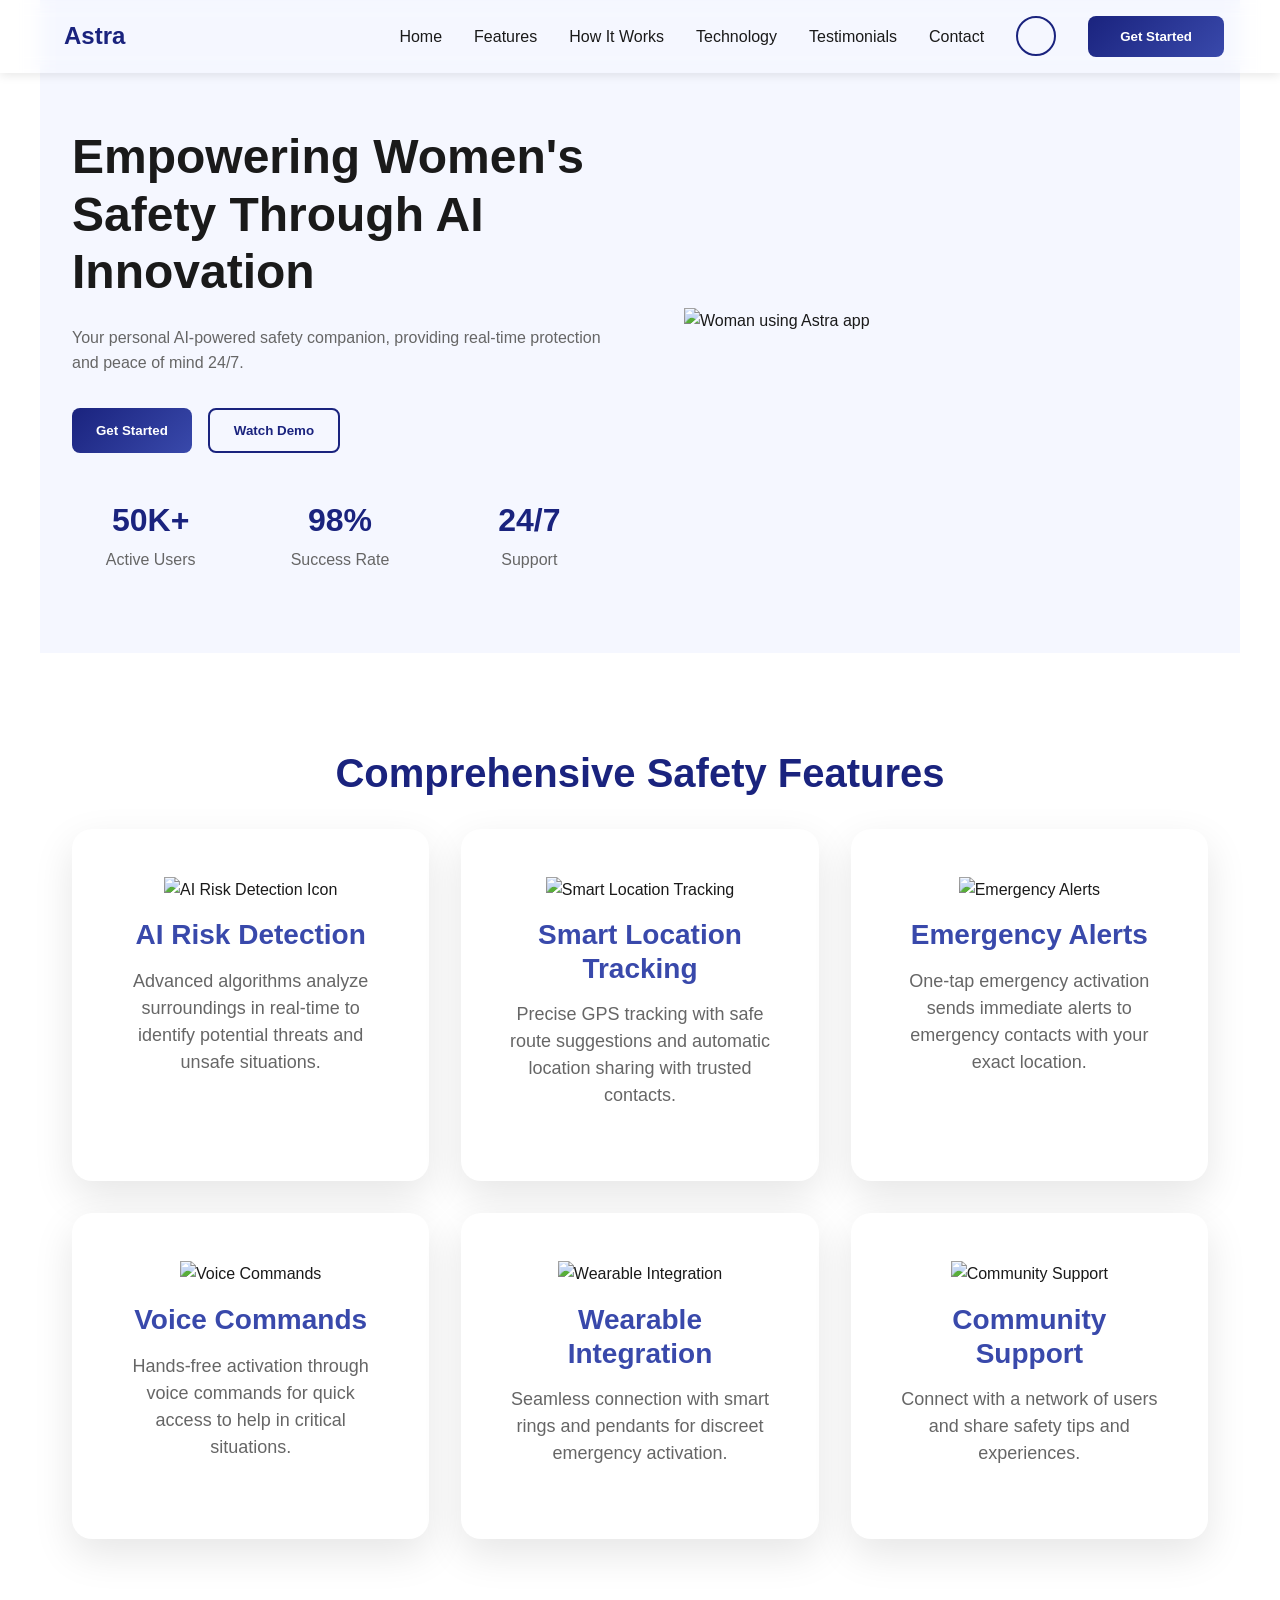
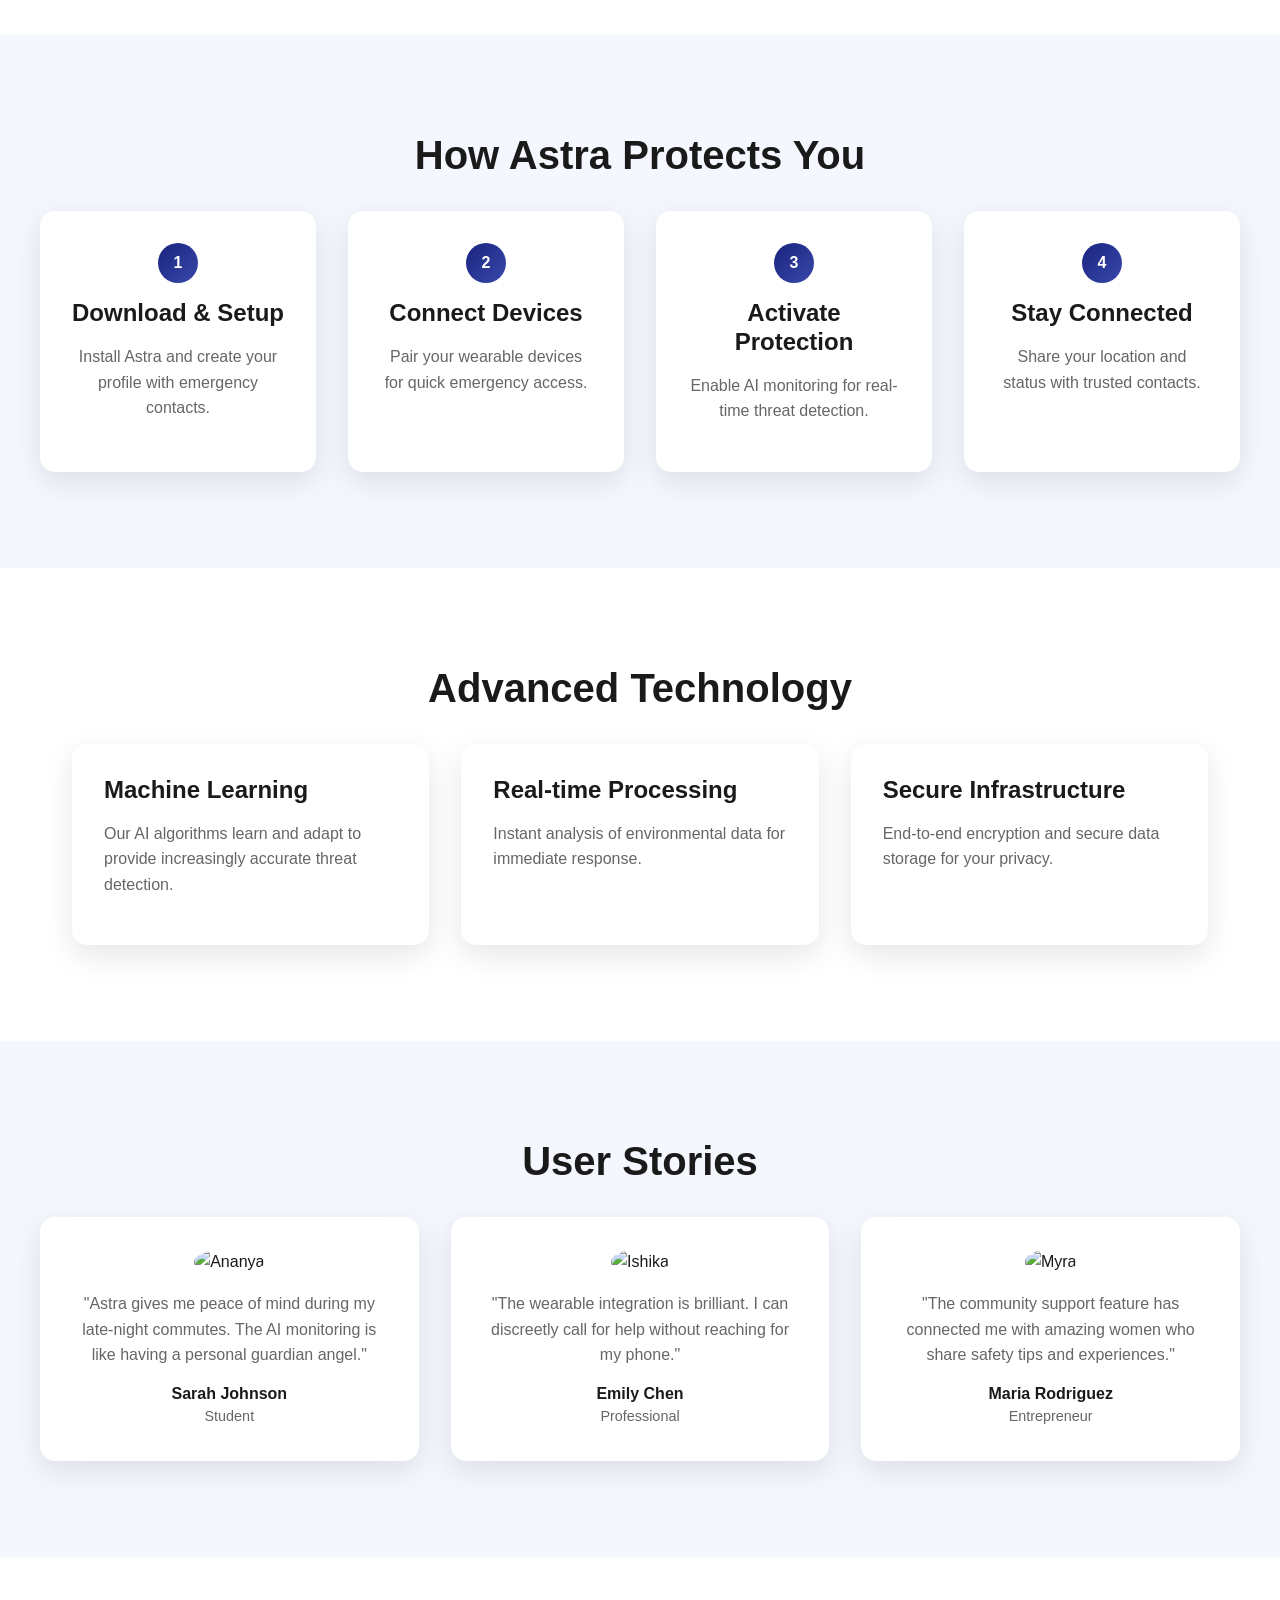
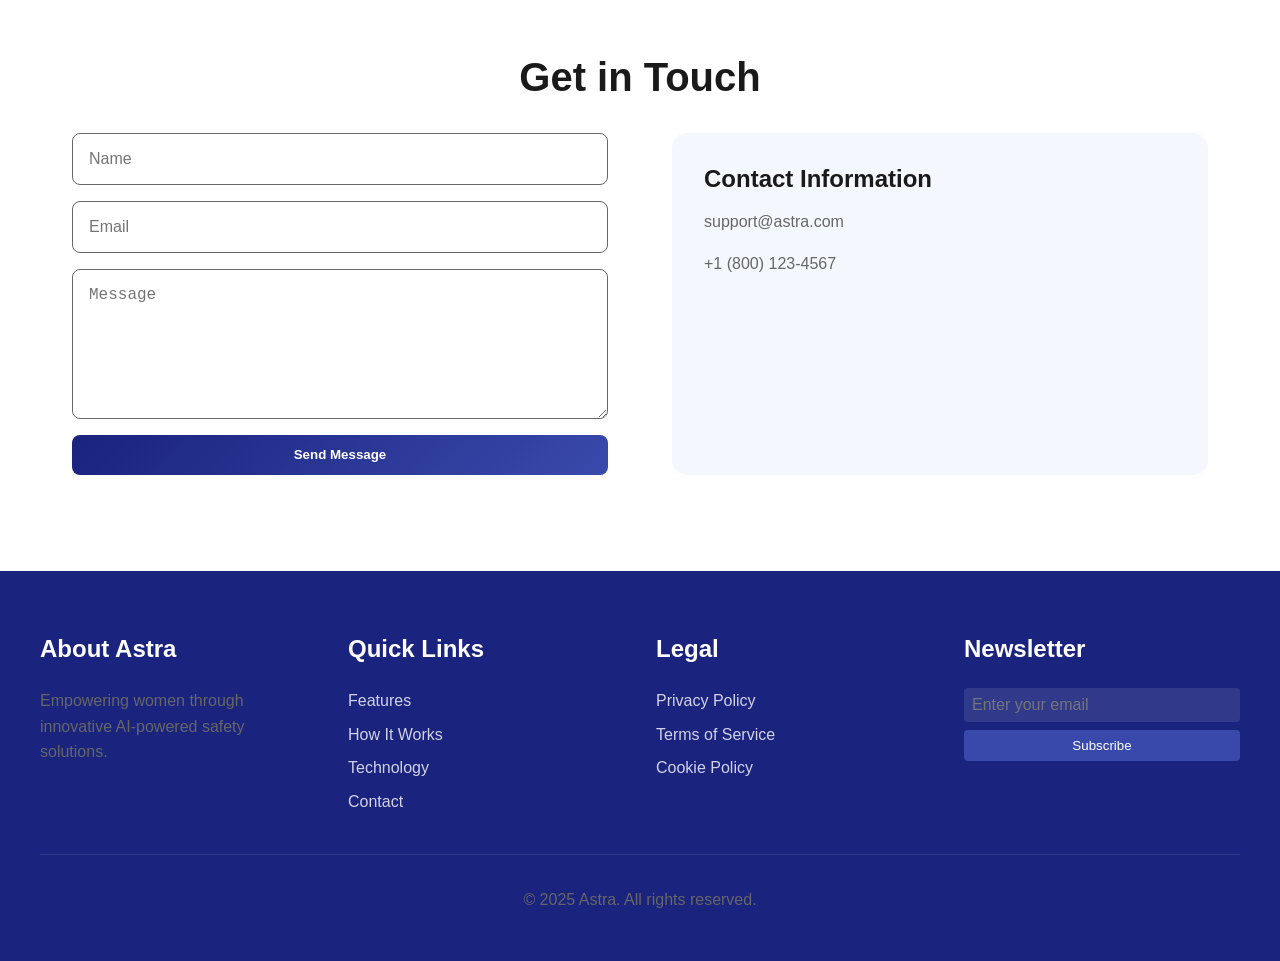
==== index.html @ 3ba4826e "initial commit" ====
<!DOCTYPE html>
<html lang="en" data-theme="light">
<head>
    <meta charset="UTF-8">
    <meta name="viewport" content="width=device-width, initial-scale=1.0">
    <title>Astra - AI-Powered Women's Safety</title>
    <link rel="stylesheet" href="css/style.css">
    <link rel="stylesheet" href="https://unpkg.com/lucide-icons/dist/umd/lucide.css">
</head>
<body>

    <nav>
        <div class="nav-container">
            <div class="logo">
                <i class="lucide lucide-shield"></i>
                <span>Astra</span>
            </div>
            <ul class="nav-links">
                <li><a href="#home">Home</a></li>
                <li><a href="#features">Features</a></li>
                <li><a href="#how-it-works">How It Works</a></li>
                <li><a href="#technology">Technology</a></li>
                <li><a href="#testimonials">Testimonials</a></li>
                <li><a href="#contact">Contact</a></li>
                <li>
                  <button class="theme-toggle" aria-label="Toggle dark mode">
                      <i class="lucide lucide-moon"></i>
                  </button>
              </li>
                <li><button class="cta-button">Get Started</button></li>
            </ul>
        </div>
    </nav>

 
    <section id="home" class="hero">
        <div class="hero-content">
            <h1>Empowering Women's Safety Through AI Innovation</h1>
            <p>Your personal AI-powered safety companion, providing real-time protection and peace of mind 24/7.</p>
            <div class="hero-buttons">
                <button class="primary-button">Get Started</button>
                <button class="secondary-button">Watch Demo</button>
            </div>
            <div class="hero-stats">
                <div class="stat">
                    <h3>50K+</h3>
                    <p>Active Users</p>
                </div>
                <div class="stat">
                    <h3>98%</h3>
                    <p>Success Rate</p>
                </div>
                <div class="stat">
                    <h3>24/7</h3>
                    <p>Support</p>
                </div>
            </div>
        </div>
        <div class="hero-image">
            <img src="./public/images/home.png" alt="Woman using Astra app">
        </div>
    </section>

    
    <section id="features" class="features">
      <h2>Comprehensive Safety Features</h2>
      <div class="features-grid">
        <div class="feature-card">
          <img src="./public/images/ai.png" alt="AI Risk Detection Icon" class="feature-icon">
          <h3>AI Risk Detection</h3>
          <p>Advanced algorithms analyze surroundings in real-time to identify potential threats and unsafe situations.</p>
        </div>
          <div class="feature-card">
            <img src="./public/images/track.png" alt="Smart Location Tracking" class="feature-icon">
              <h3>Smart Location Tracking</h3>
              <p>Precise GPS tracking with safe route suggestions and automatic location sharing with trusted contacts.</p>
          </div>
          <div class="feature-card">
            <img src="./public/images/alarm.png" alt="Emergency Alerts" class="feature-icon">
              <h3>Emergency Alerts</h3>
              <p>One-tap emergency activation sends immediate alerts to emergency contacts with your exact location.</p>
          </div>
          <div class="feature-card">
            <img src="./public/images/voice.png" alt="Voice Commands" class="feature-icon">
              <h3>Voice Commands</h3>
              <p>Hands-free activation through voice commands for quick access to help in critical situations.</p>
          </div>
          <div class="feature-card">
            <img src="./public/images/wear.png" alt="Wearable Integration" class="feature-icon">
              <h3>Wearable Integration</h3>
              <p>Seamless connection with smart rings and pendants for discreet emergency activation.</p>
          </div>
          <div class="feature-card">
            <img src="./public/images/community.png" alt="Community Support" class="feature-icon">
              <h3>Community Support</h3>
              <p>Connect with a network of users and share safety tips and experiences.</p>
          </div>
      </div>
  </section>
  
  

    
    <section id="how-it-works" class="how-it-works">
        <h2>How Astra Protects You</h2>
        <div class="steps">
            <div class="step">
                <div class="step-number">1</div>
                <h3>Download & Setup</h3>
                <p>Install Astra and create your profile with emergency contacts.</p>
            </div>
            <div class="step">
                <div class="step-number">2</div>
                <h3>Connect Devices</h3>
                <p>Pair your wearable devices for quick emergency access.</p>
            </div>
            <div class="step">
                <div class="step-number">3</div>
                <h3>Activate Protection</h3>
                <p>Enable AI monitoring for real-time threat detection.</p>
            </div>
            <div class="step">
                <div class="step-number">4</div>
                <h3>Stay Connected</h3>
                <p>Share your location and status with trusted contacts.</p>
            </div>
        </div>
    </section>

    
    <section id="technology" class="technology">
        <h2>Advanced Technology</h2>
        <div class="tech-grid">
            <div class="tech-item">
                <h3>Machine Learning</h3>
                <p>Our AI algorithms learn and adapt to provide increasingly accurate threat detection.</p>
            </div>
            <div class="tech-item">
                <h3>Real-time Processing</h3>
                <p>Instant analysis of environmental data for immediate response.</p>
            </div>
            <div class="tech-item">
                <h3>Secure Infrastructure</h3>
                <p>End-to-end encryption and secure data storage for your privacy.</p>
            </div>
        </div>
    </section>

    
    <section id="testimonials" class="testimonials">
        <h2>User Stories</h2>
        <div class="testimonial-grid">
            <div class="testimonial">
                <img src="./public/images/w1.png" alt="Ananya">
                <p>"Astra gives me peace of mind during my late-night commutes. The AI monitoring is like having a personal guardian angel."</p>
                <h4>Sarah Johnson</h4>
                <span>Student</span>
            </div>
            <div class="testimonial">
                <img src="./public/images/w2.png" alt="Ishika">
                <p>"The wearable integration is brilliant. I can discreetly call for help without reaching for my phone."</p>
                <h4>Emily Chen</h4>
                <span>Professional</span>
            </div>
            <div class="testimonial">
                <img src="./public/images/w3.png" alt="Myra">
                <p>"The community support feature has connected me with amazing women who share safety tips and experiences."</p>
                <h4>Maria Rodriguez</h4>
                <span>Entrepreneur</span>
            </div>
        </div>
    </section>

   
    <section id="contact" class="contact">
        <h2>Get in Touch</h2>
        <div class="contact-container">
            <form id="contact-form">
                <input type="text" placeholder="Name" required>
                <input type="email" placeholder="Email" required>
                <textarea placeholder="Message" required></textarea>
                <button type="submit" class="primary-button">Send Message</button>
            </form>
            <div class="contact-info">
                <h3>Contact Information</h3>
                <p><i class="lucide lucide-mail"></i> support@astra.com</p>
                <p><i class="lucide lucide-phone"></i> +1 (800) 123-4567</p>
                <div class="social-links">
                    <a href="#"><i class="lucide lucide-facebook"></i></a>
                    <a href="#"><i class="lucide lucide-twitter"></i></a>
                    <a href="#"><i class="lucide lucide-instagram"></i></a>
                    <a href="#"><i class="lucide lucide-linkedin"></i></a>
                </div>
            </div>
        </div>
    </section>

   
    <footer>
        <div class="footer-content">
            <div class="footer-section">
                <h3>About Astra</h3>
                <p>Empowering women through innovative AI-powered safety solutions.</p>
            </div>
            <div class="footer-section">
                <h3>Quick Links</h3>
                <ul>
                    <li><a href="#features">Features</a></li>
                    <li><a href="#how-it-works">How It Works</a></li>
                    <li><a href="#technology">Technology</a></li>
                    <li><a href="#contact">Contact</a></li>
                </ul>
            </div>
            <div class="footer-section">
                <h3>Legal</h3>
                <ul>
                    <li><a href="#">Privacy Policy</a></li>
                    <li><a href="#">Terms of Service</a></li>
                    <li><a href="#">Cookie Policy</a></li>
                </ul>
            </div>
            <div class="footer-section">
                <h3>Newsletter</h3>
                <form class="newsletter-form">
                    <input type="email" placeholder="Enter your email">
                    <button type="submit">Subscribe</button>
                </form>
            </div>
        </div>
        <div class="footer-bottom">
            <p>&copy; 2025 Astra. All rights reserved.</p>
        </div>
    </footer>

    <script src="js/main.js"></script>
</body>
</html>
---- css/style.css ----
:root {
  --primary: #1a237e;
  --secondary: #3949ab;
  --accent: #5c6bc0;
  --text-dark: #1a1a1a;
  --text-light: #666;
  --bg-primary: #ffffff;
  --bg-secondary: #f5f7ff;
  --shadow: rgba(0, 0, 0, 0.1);
  --gradient: linear-gradient(135deg, var(--primary), var(--secondary));
}

[data-theme="dark"] {
  --primary: #3949ab;
  --secondary: #5c6bc0;
  --accent: #7986cb;
  --text-dark: #ffffff;
  --text-light: #b0b0b0;
  --bg-primary: #121212;
  --bg-secondary: #1e1e1e;
  --shadow: rgba(0, 0, 0, 0.3);
}

* {
  margin: 0;
  padding: 0;
  box-sizing: border-box;
  transition: background-color 0.3s ease, color 0.3s ease;
}

html {
  scroll-behavior: smooth;
}

body {
  font-family: 'Inter', sans-serif;
  line-height: 1.6;
  color: var(--text-dark);
  background-color: var(--bg-primary);
}


h1, h2, h3, h4, h5, h6 {
  font-weight: 700;
  line-height: 1.2;
  color: var(--text-dark);
}

h1 {
  font-size: 3rem;
  margin-bottom: 1.5rem;
  
}

h2 {
  font-size: 2.5rem;
  margin-bottom: 2rem;
  text-align: center;
}

h3 {
  font-size: 1.5rem;
  margin-bottom: 1rem;
}

p {
  margin-bottom: 1rem;
  color: var(--text-light);
}


.theme-toggle {
  background: var(--bg-secondary);
  border: 2px solid var(--primary);
  border-radius: 50%;
  width: 40px;
  height: 40px;
  cursor: pointer;
  display: flex;
  align-items: center;
  justify-content: center;
  color: var(--primary);
  transition: all 0.3s ease;
  position: relative;
  overflow: hidden;
}

.theme-toggle::before {
  content: '';
  position: absolute;
  width: 100%;
  height: 100%;
  background: var(--gradient);
  opacity: 0;
  transition: opacity 0.3s ease;
  z-index: 0;
}

.theme-toggle:hover::before {
  opacity: 1;
}

.theme-toggle:hover {
  transform: scale(1.1);
  border-color: transparent;
  color: #ffffff;
}

.theme-toggle i {
  font-size: 1.2rem;
  z-index: 1;
  transition: transform 0.3s ease;
}

.theme-toggle:hover i {
  transform: rotate(360deg);
}


nav {
  position: fixed;
  top: 0;
  width: 100%;
  background: rgba(var(--bg-primary), 0.95);
  backdrop-filter: blur(10px);
  -webkit-backdrop-filter: blur(10px); 
  box-shadow: 0 2px 10px var(--shadow);
  z-index: 1000;
}


.nav-container {
  max-width: 1200px;
  margin: 0 auto;
  padding: 1rem;
  display: flex;
  justify-content: space-between;
  align-items: center;
}

.logo {
  display: flex;
  align-items: center;
  gap: 0.5rem;
  font-size: 1.5rem;
  font-weight: 700;
  color: var(--primary);
}

.nav-links {
  display: flex;
  gap: 2rem;
  align-items: center;
  list-style: none;
}

.nav-links a {
  text-decoration: none;
  color: var(--text-dark);
  font-weight: 500;
  transition: color 0.3s ease;
}

.nav-links a:hover {
  color: var(--primary);
}

/* Buttons */
.primary-button, .secondary-button, .cta-button {
  padding: 0.8rem 1.5rem;
  border-radius: 8px;
  font-weight: 600;
  cursor: pointer;
  transition: all 0.3s ease;
}

.primary-button {
  background: var(--gradient);
  color: #ffffff;
  border: none;
}

.secondary-button {
  background: transparent;
  border: 2px solid var(--primary);
  color: var(--primary);
}

.cta-button {
  background: var(--gradient);
  color: #ffffff;
  border: none;
  padding: 0.8rem 2rem;
}

.primary-button:hover, .cta-button:hover {
  transform: translateY(-2px);
  box-shadow: 0 4px 15px var(--shadow);
}

.secondary-button:hover {
  background: var(--primary);
  color: #ffffff;
}

/* Hero Section */
.hero {
  padding: 8rem 2rem 4rem;
  background: var(--bg-secondary);
  display: grid;
  grid-template-columns: 1fr 1fr;
  gap: 4rem;
  max-width: 1200px;
  margin: 0 auto;
  align-items: center;
}

.hero-content {
  max-width: 600px;
}

.hero-buttons {
  display: flex;
  gap: 1rem;
  margin: 2rem 0;
}

.hero-stats {
  display: grid;
  grid-template-columns: repeat(3, 1fr);
  gap: 2rem;
  margin-top: 3rem;
}

.stat {
  text-align: center;
}

.stat h3 {
  color: var(--primary);
  font-size: 2rem;
  margin-bottom: 0.5rem;
}

.hero-image img {
  width: 100%;
  padding-bottom: 75px;
  margin: 0px 12px;
}


.features {
  padding: 6rem 2rem;
  max-width: 1200px;
  margin: 0 auto;
}

.features h2 {
  text-align: center;
  font-size: 2.5rem;
  margin-bottom: 2rem;
  color: var(--primary);
}

.features-grid {
  display: grid;
  grid-template-columns: repeat(3, 1fr);
  gap: 2rem;
}

.feature-card {
  background: var(--bg-primary);
  padding: 3rem;
  border-radius: 20px;
  box-shadow: 0 15px 40px rgba(0, 0, 0, 0.1);
  transition: transform 0.3s ease, box-shadow 0.3s ease;
  text-align: center;
}

.feature-card:hover {
  transform: translateY(-15px);
  box-shadow: 0 20px 50px rgba(0, 0, 0, 0.15);
}

.feature-card i {
  font-size: 3rem;
  color: var(--primary);
  margin-bottom: 1rem;
  transition: color 0.3s ease;
}

.feature-card:hover i {
  color: var(--accent); 
}

.feature-card h3 {
  font-size: 1.75rem;
  color: var(--secondary);
  margin-bottom: 1rem;
}

.feature-card p {
  font-size: 1.125rem;
  color: var(--text-light);
  line-height: 1.5;
  margin-bottom: 1.5rem;
}

.feature-card .feature-icon {
  width: 70px;
  height: auto;
  margin-bottom: 1rem;
}

.feature-card .cta-btn {
  padding: 0.8rem 2rem;
  background: var(--primary);
  color: white;
  font-size: 1rem;
  border-radius: 30px;
  text-transform: uppercase;
  letter-spacing: 1px;
  cursor: pointer;
  transition: background 0.3s ease;
  text-decoration: none;
}

.feature-card .cta-btn:hover {
  background: var(--accent); 
}


.how-it-works {
  padding: 6rem 2rem;
  background: var(--bg-secondary);
}

.steps {
  max-width: 1200px;
  margin: 0 auto;
  display: grid;
  grid-template-columns: repeat(4, 1fr);
  gap: 2rem;
}

.step {
  text-align: center;
  position: relative;
  background: var(--bg-primary);
  padding: 2rem;
  border-radius: 15px;
  box-shadow: 0 10px 30px var(--shadow);
}

.step-number {
  width: 40px;
  height: 40px;
  background: var(--gradient);
  color: #ffffff;
  border-radius: 50%;
  display: flex;
  align-items: center;
  justify-content: center;
  margin: 0 auto 1rem;
  font-weight: 700;
}


.technology {
  padding: 6rem 2rem;
  max-width: 1200px;
  margin: 0 auto;
}

.tech-grid {
  display: grid;
  grid-template-columns: repeat(3, 1fr);
  gap: 2rem;
}

.tech-item {
  padding: 2rem;
  background: var(--bg-primary);
  border-radius: 15px;
  box-shadow: 0 10px 30px var(--shadow);
}


.testimonials {
  padding: 6rem 2rem;
  background: var(--bg-secondary);
}

.testimonial-grid {
  max-width: 1200px;
  margin: 0 auto;
  display: grid;
  grid-template-columns: repeat(3, 1fr);
  gap: 2rem;
}

.testimonial {
  background: var(--bg-primary);
  padding: 2rem;
  border-radius: 15px;
  box-shadow: 0 10px 30px var(--shadow);
  text-align: center;
}

.testimonial img {
  width: 80px;
  height: 80px;
  border-radius: 50%;
  margin-bottom: 1rem;
}

.testimonial span {
  color: var(--text-light);
  font-size: 0.9rem;
}


.contact {
  padding: 6rem 2rem;
  max-width: 1200px;
  margin: 0 auto;
}

.contact-container {
  display: grid;
  grid-template-columns: 1fr 1fr;
  gap: 4rem;
}

form {
  display: flex;
  flex-direction: column;
  gap: 1rem;
}

input, textarea {
  padding: 1rem;
  border: 1px solid var(--text-light);
  border-radius: 8px;
  font-size: 1rem;
  background: var(--bg-primary);
  color: var(--text-dark);
}

textarea {
  height: 150px;
  resize: vertical;
}

.contact-info {
  padding: 2rem;
  background: var(--bg-secondary);
  border-radius: 15px;
}

.social-links {
  display: flex;
  gap: 1rem;
  margin-top: 2rem;
}

.social-links a {
  color: var(--primary);
  font-size: 1.5rem;
  transition: color 0.3s ease;
}

.social-links a:hover {
  color: var(--secondary);
}


footer {
  background: var(--primary);
  color: #ffffff;
  padding: 4rem 2rem 2rem;
}

.footer-content {
  max-width: 1200px;
  margin: 0 auto;
  display: grid;
  grid-template-columns: repeat(4, 1fr);
  gap: 2rem;
}

.footer-section h3 {
  color: #ffffff;
  margin-bottom: 1.5rem;
}

.footer-section ul {
  list-style: none;
}

.footer-section ul li {
  margin-bottom: 0.5rem;
}

.footer-section a {
  color: rgba(255, 255, 255, 0.8);
  text-decoration: none;
  transition: color 0.3s ease;
}

.footer-section a:hover {
  color: #ffffff;
}

.newsletter-form {
  display: flex;
  gap: 0.5rem;
}

.newsletter-form input {
  flex: 1;
  padding: 0.5rem;
  border: none;
  border-radius: 4px;
  background: rgba(255, 255, 255, 0.1);
  color: #ffffff;
}

.newsletter-form button {
  padding: 0.5rem 1rem;
  background: var(--secondary);
  color: #ffffff;
  border: none;
  border-radius: 4px;
  cursor: pointer;
}

.footer-bottom {
  max-width: 1200px;
  margin: 2rem auto 0;
  padding-top: 2rem;
  border-top: 1px solid rgba(255, 255, 255, 0.1);
  text-align: center;
}


@media (max-width: 1024px) {
  .features-grid,
  .tech-grid,
  .testimonial-grid {
      grid-template-columns: repeat(2, 1fr);
  }
  
  .steps {
      grid-template-columns: repeat(2, 1fr);
  }
}

@media (max-width: 768px) {
  h1 {
      font-size: 2.5rem;
  }
  
  .hero {
      grid-template-columns: 1fr;
      text-align: center;
  }
  
  .hero-stats {
      justify-content: center;
  }
  
  .features-grid,
  .tech-grid,
  .testimonial-grid,
  .contact-container,
  .footer-content {
      grid-template-columns: 1fr;
  }
  
  .nav-links {
      display: none;
  }
}
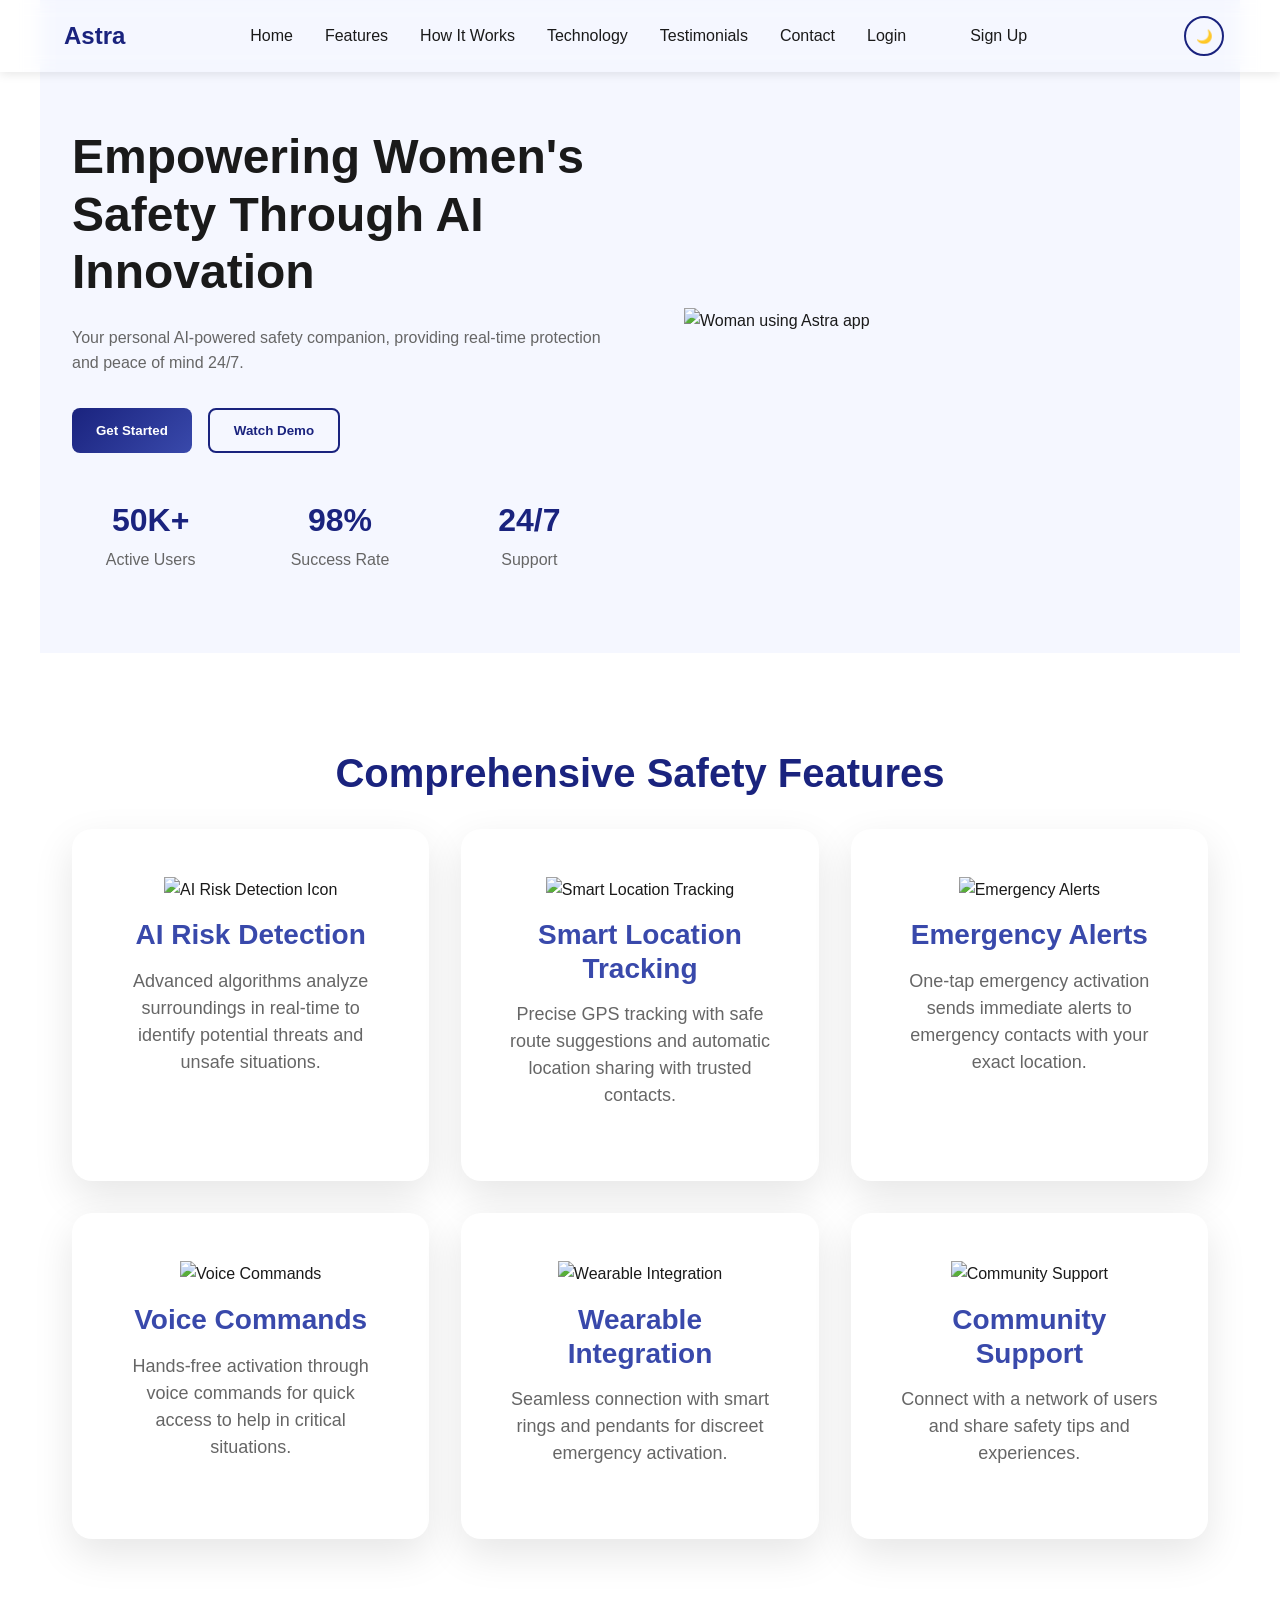
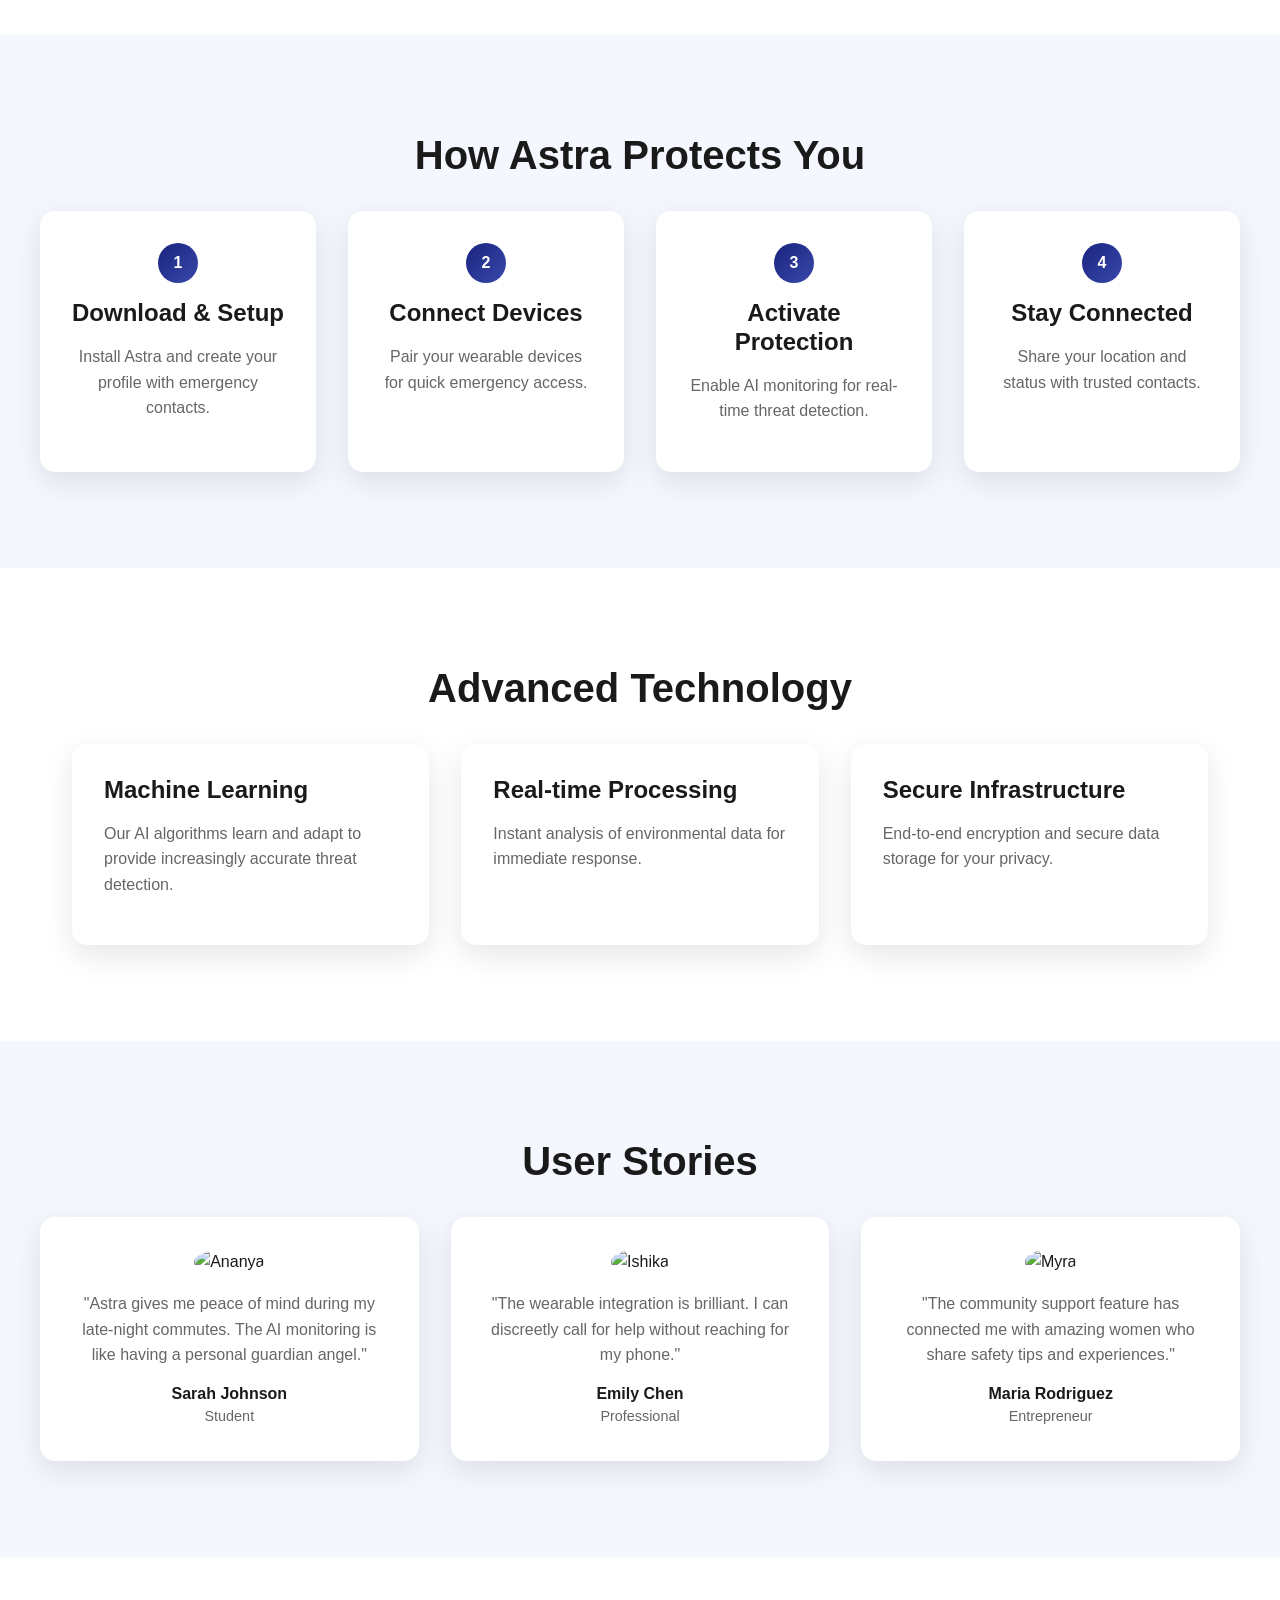
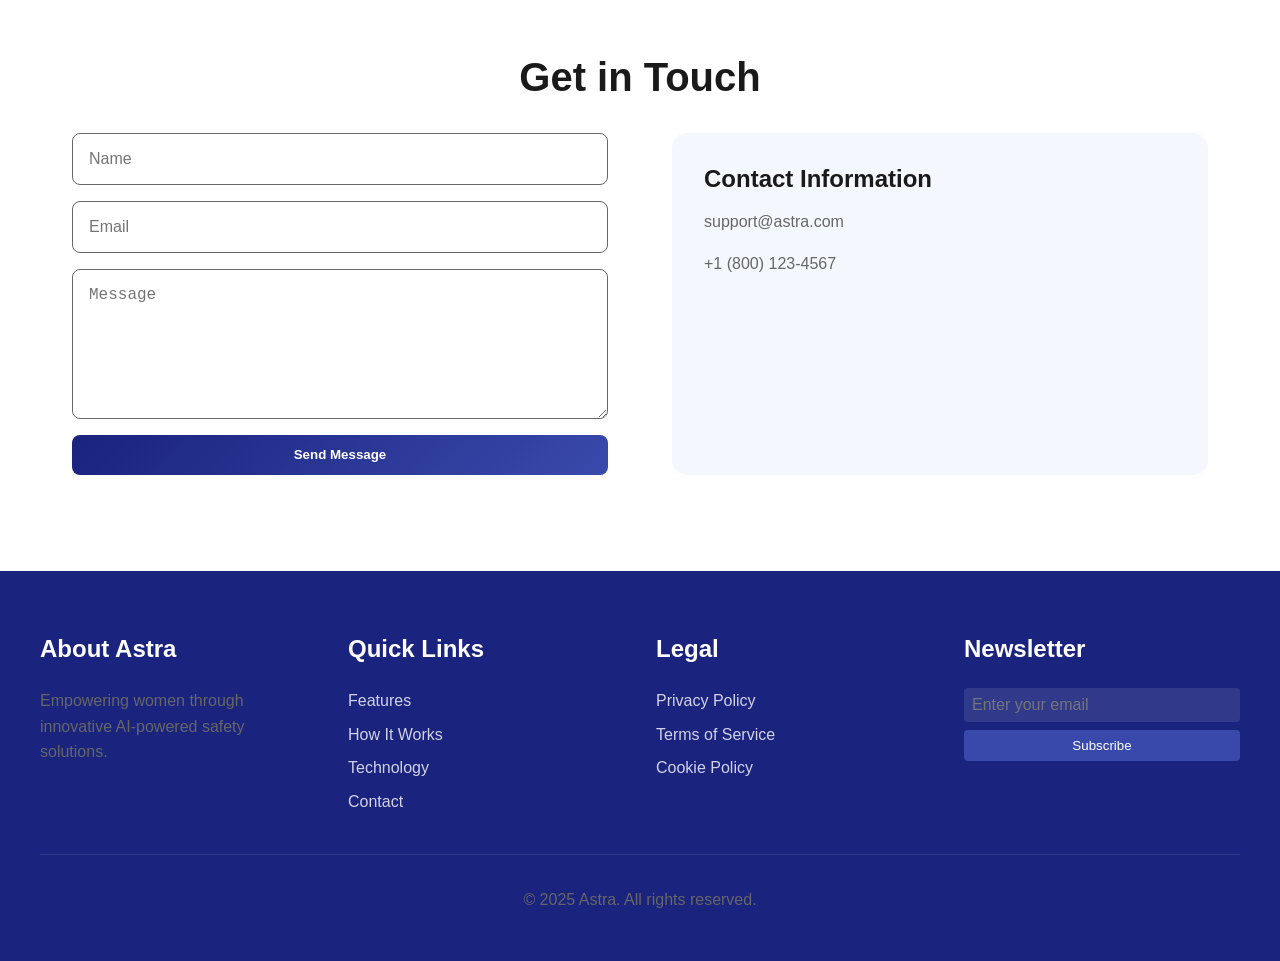
==== commit 7e205e73: "Completed Astra Frontend" ====
--- a/index.html
+++ b/index.html
@@ -1,5 +1,6 @@
 <!DOCTYPE html>
 <html lang="en" data-theme="light">
+
 <head>
     <meta charset="UTF-8">
     <meta name="viewport" content="width=device-width, initial-scale=1.0">
@@ -7,6 +8,7 @@
     <link rel="stylesheet" href="css/style.css">
     <link rel="stylesheet" href="https://unpkg.com/lucide-icons/dist/umd/lucide.css">
 </head>
+
 <body>
 
     <nav>
@@ -22,17 +24,27 @@
                 <li><a href="#technology">Technology</a></li>
                 <li><a href="#testimonials">Testimonials</a></li>
                 <li><a href="#contact">Contact</a></li>
+
+
+
                 <li>
-                  <button class="theme-toggle" aria-label="Toggle dark mode">
-                      <i class="lucide lucide-moon"></i>
-                  </button>
-              </li>
-                <li><button class="cta-button">Get Started</button></li>
+                    <a href="login.html" class="login-link">Login</a>
+                </li>
+
+                <li>
+                    <a href="signup.html" class="cta-button">Sign Up</a>
+                </li>
             </ul>
+            <button class="menu-toggle" id="menuToggle">
+                ☰
+            </button>
+            <button class="theme-toggle" id="themeToggle">
+                🌙
+            </button>
         </div>
     </nav>
-
- 
+    <div class="overlay" id="overlay"></div>
+
     <section id="home" class="hero">
         <div class="hero-content">
             <h1>Empowering Women's Safety Through AI Innovation</h1>
@@ -61,46 +73,49 @@
         </div>
     </section>
 
-    
+
     <section id="features" class="features">
-      <h2>Comprehensive Safety Features</h2>
-      <div class="features-grid">
-        <div class="feature-card">
-          <img src="./public/images/ai.png" alt="AI Risk Detection Icon" class="feature-icon">
-          <h3>AI Risk Detection</h3>
-          <p>Advanced algorithms analyze surroundings in real-time to identify potential threats and unsafe situations.</p>
-        </div>
-          <div class="feature-card">
-            <img src="./public/images/track.png" alt="Smart Location Tracking" class="feature-icon">
-              <h3>Smart Location Tracking</h3>
-              <p>Precise GPS tracking with safe route suggestions and automatic location sharing with trusted contacts.</p>
-          </div>
-          <div class="feature-card">
-            <img src="./public/images/alarm.png" alt="Emergency Alerts" class="feature-icon">
-              <h3>Emergency Alerts</h3>
-              <p>One-tap emergency activation sends immediate alerts to emergency contacts with your exact location.</p>
-          </div>
-          <div class="feature-card">
-            <img src="./public/images/voice.png" alt="Voice Commands" class="feature-icon">
-              <h3>Voice Commands</h3>
-              <p>Hands-free activation through voice commands for quick access to help in critical situations.</p>
-          </div>
-          <div class="feature-card">
-            <img src="./public/images/wear.png" alt="Wearable Integration" class="feature-icon">
-              <h3>Wearable Integration</h3>
-              <p>Seamless connection with smart rings and pendants for discreet emergency activation.</p>
-          </div>
-          <div class="feature-card">
-            <img src="./public/images/community.png" alt="Community Support" class="feature-icon">
-              <h3>Community Support</h3>
-              <p>Connect with a network of users and share safety tips and experiences.</p>
-          </div>
-      </div>
-  </section>
-  
-  
-
-    
+        <h2>Comprehensive Safety Features</h2>
+        <div class="features-grid">
+            <div class="feature-card">
+                <img src="./public/images/ai.png" alt="AI Risk Detection Icon" class="feature-icon">
+                <h3>AI Risk Detection</h3>
+                <p>Advanced algorithms analyze surroundings in real-time to identify potential threats and unsafe
+                    situations.</p>
+            </div>
+            <div class="feature-card">
+                <img src="./public/images/track.png" alt="Smart Location Tracking" class="feature-icon">
+                <h3>Smart Location Tracking</h3>
+                <p>Precise GPS tracking with safe route suggestions and automatic location sharing with trusted
+                    contacts.</p>
+            </div>
+            <div class="feature-card">
+                <img src="./public/images/alarm.png" alt="Emergency Alerts" class="feature-icon">
+                <h3>Emergency Alerts</h3>
+                <p>One-tap emergency activation sends immediate alerts to emergency contacts with your exact location.
+                </p>
+            </div>
+            <div class="feature-card">
+                <img src="./public/images/voice.png" alt="Voice Commands" class="feature-icon">
+                <h3>Voice Commands</h3>
+                <p>Hands-free activation through voice commands for quick access to help in critical situations.</p>
+            </div>
+            <div class="feature-card">
+                <img src="./public/images/wear.png" alt="Wearable Integration" class="feature-icon">
+                <h3>Wearable Integration</h3>
+                <p>Seamless connection with smart rings and pendants for discreet emergency activation.</p>
+            </div>
+            <div class="feature-card">
+                <img src="./public/images/community.png" alt="Community Support" class="feature-icon">
+                <h3>Community Support</h3>
+                <p>Connect with a network of users and share safety tips and experiences.</p>
+            </div>
+        </div>
+    </section>
+
+
+
+
     <section id="how-it-works" class="how-it-works">
         <h2>How Astra Protects You</h2>
         <div class="steps">
@@ -127,7 +142,7 @@
         </div>
     </section>
 
-    
+
     <section id="technology" class="technology">
         <h2>Advanced Technology</h2>
         <div class="tech-grid">
@@ -146,32 +161,35 @@
         </div>
     </section>
 
-    
+
     <section id="testimonials" class="testimonials">
         <h2>User Stories</h2>
         <div class="testimonial-grid">
             <div class="testimonial">
                 <img src="./public/images/w1.png" alt="Ananya">
-                <p>"Astra gives me peace of mind during my late-night commutes. The AI monitoring is like having a personal guardian angel."</p>
+                <p>"Astra gives me peace of mind during my late-night commutes. The AI monitoring is like having a
+                    personal guardian angel."</p>
                 <h4>Sarah Johnson</h4>
                 <span>Student</span>
             </div>
             <div class="testimonial">
                 <img src="./public/images/w2.png" alt="Ishika">
-                <p>"The wearable integration is brilliant. I can discreetly call for help without reaching for my phone."</p>
+                <p>"The wearable integration is brilliant. I can discreetly call for help without reaching for my
+                    phone."</p>
                 <h4>Emily Chen</h4>
                 <span>Professional</span>
             </div>
             <div class="testimonial">
                 <img src="./public/images/w3.png" alt="Myra">
-                <p>"The community support feature has connected me with amazing women who share safety tips and experiences."</p>
+                <p>"The community support feature has connected me with amazing women who share safety tips and
+                    experiences."</p>
                 <h4>Maria Rodriguez</h4>
                 <span>Entrepreneur</span>
             </div>
         </div>
     </section>
 
-   
+
     <section id="contact" class="contact">
         <h2>Get in Touch</h2>
         <div class="contact-container">
@@ -195,7 +213,7 @@
         </div>
     </section>
 
-   
+
     <footer>
         <div class="footer-content">
             <div class="footer-section">
@@ -234,4 +252,5 @@
 
     <script src="js/main.js"></script>
 </body>
+
 </html>
--- a/css/style.css
+++ b/css/style.css
@@ -69,7 +69,14 @@
   color: var(--text-light);
 }
 
-
+.menu-toggle{
+    display:none;
+    border:none;
+    background:none;
+    font-size:2rem;
+    cursor:pointer;
+    color:#2563eb;
+}
 .theme-toggle {
   background: var(--bg-secondary);
   border: 2px solid var(--primary);
@@ -188,7 +195,7 @@
 }
 
 .cta-button {
-  background: var(--gradient);
+  
   color: #ffffff;
   border: none;
   padding: 0.8rem 2rem;
@@ -579,7 +586,70 @@
       grid-template-columns: 1fr;
   }
   
-  .nav-links {
-      display: none;
-  }
+  @media (max-width:768px){
+
+    .menu-toggle{
+        display:block;
+        z-index:1001;
+    }
+
+    .nav-links{
+        position:fixed;
+        top:0;
+        right:-300px;
+
+        width:280px;
+        height:100vh;
+
+        background:white;
+
+        display:flex;
+        flex-direction:column;
+        align-items:flex-start;
+
+        gap:20px;
+        padding:100px 30px;
+
+        box-shadow:-5px 0 20px rgba(0,0,0,0.15);
+
+        transition:0.4s ease;
+        z-index:1000;
+    }
+
+    .nav-links.active{
+        right:0;
+    }
+
+    .nav-links li{
+        width:100%;
+    }
+
+    .nav-links a{
+        display:block;
+        width:100%;
+        padding:12px 0;
+        font-size:1.05rem;
+    }
+
+}
+.overlay{
+    position:fixed;
+    top:0;
+    left:0;
+    width:100%;
+    height:100%;
+
+    background:rgba(0,0,0,0.4);
+
+    opacity:0;
+    visibility:hidden;
+
+    transition:0.3s;
+    z-index:999;
+}
+
+.overlay.active{
+    opacity:1;
+    visibility:visible;
+}
 }
